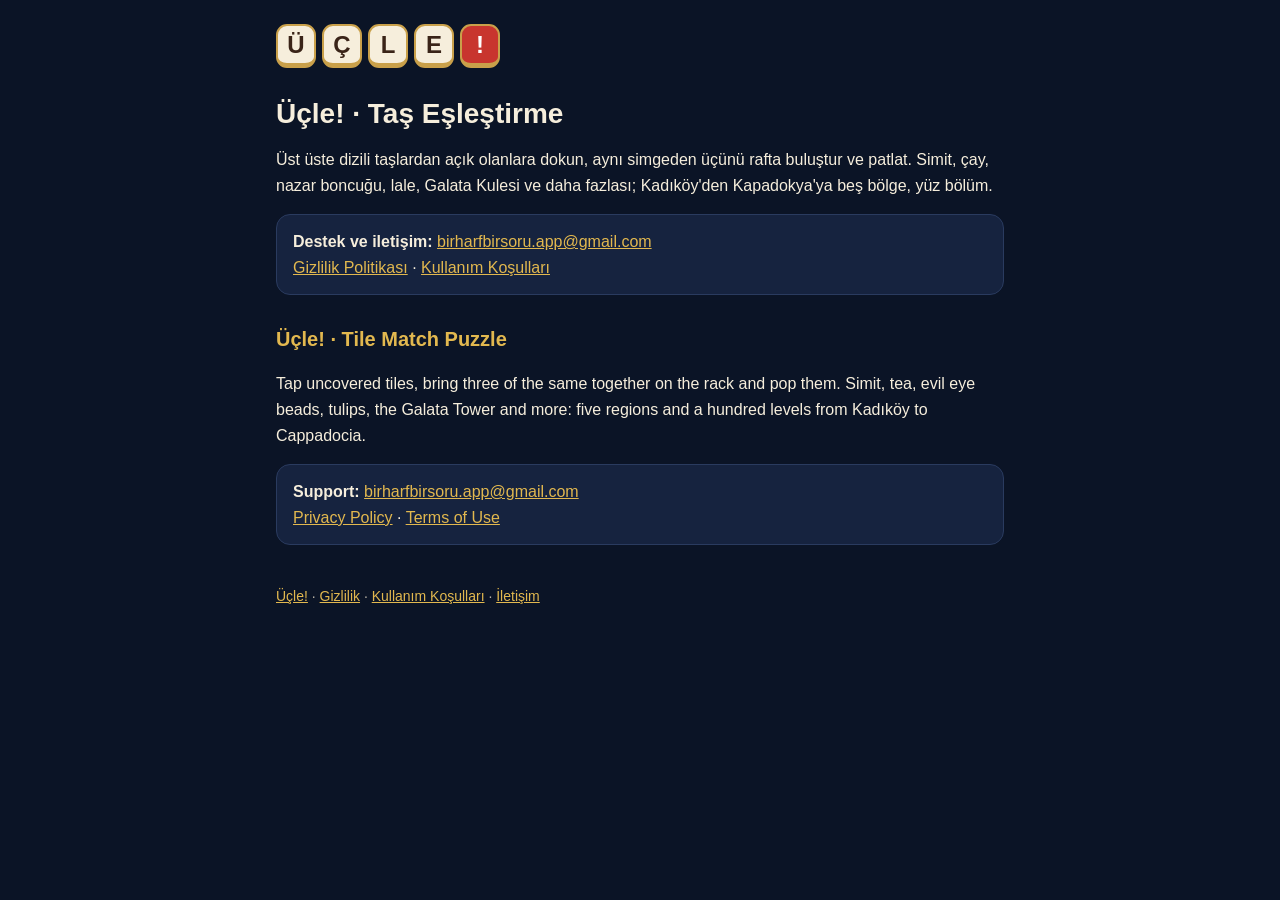
==== ucle/index.html @ 863516cf "Üçle! sayfaları: tanıtım, gizlilik ve koşullar (Türkçe + İngilizce) Co-Authored-By: Claude Opus 5.5 " ====
<!doctype html><html lang="tr"><head><meta charset="utf-8"><meta name="viewport" content="width=device-width, initial-scale=1">
<title>Üçle! · Taş Eşleştirme</title><meta name="description" content="Üçle! — Türkiye'den simgelerle üçlü taş eşleştirme oyunu."><link rel="stylesheet" href="style.css"></head><body><main>
<header><a href="index.html" aria-label="Üçle! ana sayfa"><span class="t">Ü</span><span class="t">Ç</span><span class="t">L</span><span class="t">E</span><span class="t a">!</span></a></header>
<h1>Üçle! · Taş Eşleştirme</h1>
<p>Üst üste dizili taşlardan açık olanlara dokun, aynı simgeden üçünü rafta buluştur ve patlat. Simit, çay, nazar boncuğu, lale, Galata Kulesi ve daha fazlası; Kadıköy'den Kapadokya'ya beş bölge, yüz bölüm.</p>
<div class="card">
<b>Destek ve iletişim:</b> <a href="mailto:birharfbirsoru.app@gmail.com">birharfbirsoru.app@gmail.com</a><br>
<a href="gizlilik.html">Gizlilik Politikası</a> · <a href="kosullar.html">Kullanım Koşulları</a>
</div>
<h2 lang="en">Üçle! · Tile Match Puzzle</h2>
<p lang="en">Tap uncovered tiles, bring three of the same together on the rack and pop them. Simit, tea, evil eye beads, tulips, the Galata Tower and more: five regions and a hundred levels from Kadıköy to Cappadocia.</p>
<div class="card" lang="en"><b>Support:</b> <a href="mailto:birharfbirsoru.app@gmail.com">birharfbirsoru.app@gmail.com</a><br><a href="privacy.html">Privacy Policy</a> · <a href="terms.html">Terms of Use</a></div>
<footer><a href="index.html">Üçle!</a> · <a href="gizlilik.html">Gizlilik</a> · <a href="kosullar.html">Kullanım Koşulları</a> · <a href="mailto:birharfbirsoru.app@gmail.com">İletişim</a></footer>
</main></body></html>
---- ucle/style.css ----
:root{--bg:#0B1426;--card:#16233F;--ink:#F6EEDC;--muted:#B9B3A6;--gold:#E2B84F;--line:#2A3B5F}
*{box-sizing:border-box}body{margin:0;background:var(--bg);color:var(--ink);font:16px/1.6 -apple-system,BlinkMacSystemFont,"Segoe UI",Roboto,sans-serif}
main{max-width:760px;margin:0 auto;padding:24px 16px 64px}
header a{display:inline-flex;gap:6px;text-decoration:none}
.t{display:inline-grid;place-items:center;width:40px;height:44px;border-radius:11px;background:#F6EEDC;color:#3A2418;font-weight:800;font-size:24px;border:2px solid #C9A04A;border-bottom-width:5px}
.t.a{background:#C8352E;color:#fff}
h1{font-size:28px;line-height:1.25;margin:28px 0 6px}h2{font-size:20px;margin:28px 0 8px;color:var(--gold)}
.meta{color:var(--muted);font-size:14px;margin:0 0 16px}
.card{background:var(--card);border:1px solid var(--line);border-radius:14px;padding:14px 16px;margin:16px 0}
a{color:var(--gold)}table{width:100%;border-collapse:collapse;font-size:15px}
th,td{text-align:left;vertical-align:top;padding:8px;border-bottom:1px solid var(--line)}th{color:var(--muted);font-weight:600}
.wrap{overflow-x:auto}footer{margin-top:40px;color:var(--muted);font-size:14px}
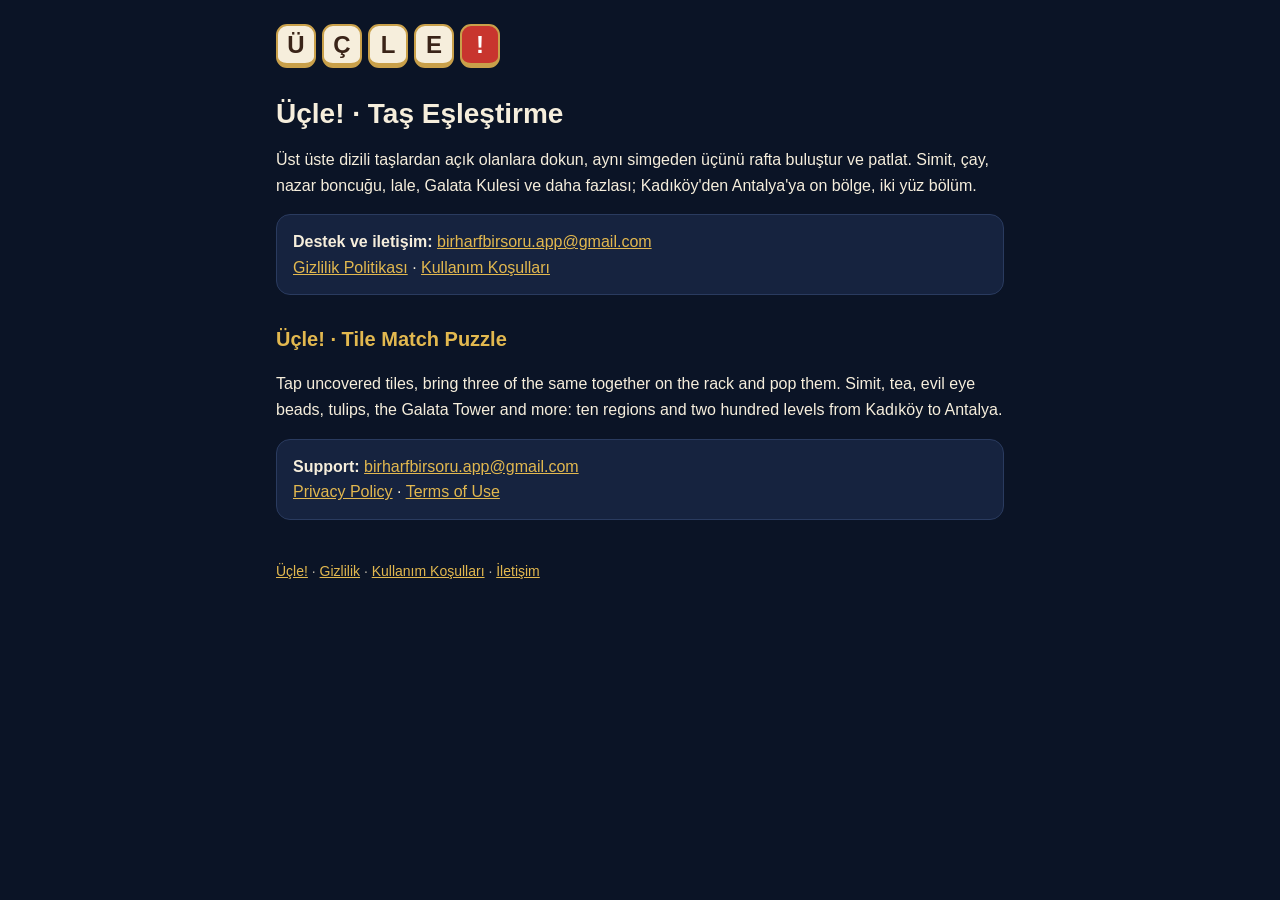
==== commit 01e55900: "Üçle!: 200 bölüm, 10 bölge Co-Authored-By: Claude Opus 5.5 <noreply@anthropic.com>" ====
--- a/ucle/index.html
+++ b/ucle/index.html
@@ -2,13 +2,13 @@
 <title>Üçle! · Taş Eşleştirme</title><meta name="description" content="Üçle! — Türkiye'den simgelerle üçlü taş eşleştirme oyunu."><link rel="stylesheet" href="style.css"></head><body><main>
 <header><a href="index.html" aria-label="Üçle! ana sayfa"><span class="t">Ü</span><span class="t">Ç</span><span class="t">L</span><span class="t">E</span><span class="t a">!</span></a></header>
 <h1>Üçle! · Taş Eşleştirme</h1>
-<p>Üst üste dizili taşlardan açık olanlara dokun, aynı simgeden üçünü rafta buluştur ve patlat. Simit, çay, nazar boncuğu, lale, Galata Kulesi ve daha fazlası; Kadıköy'den Kapadokya'ya beş bölge, yüz bölüm.</p>
+<p>Üst üste dizili taşlardan açık olanlara dokun, aynı simgeden üçünü rafta buluştur ve patlat. Simit, çay, nazar boncuğu, lale, Galata Kulesi ve daha fazlası; Kadıköy'den Antalya'ya on bölge, iki yüz bölüm.</p>
 <div class="card">
 <b>Destek ve iletişim:</b> <a href="mailto:birharfbirsoru.app@gmail.com">birharfbirsoru.app@gmail.com</a><br>
 <a href="gizlilik.html">Gizlilik Politikası</a> · <a href="kosullar.html">Kullanım Koşulları</a>
 </div>
 <h2 lang="en">Üçle! · Tile Match Puzzle</h2>
-<p lang="en">Tap uncovered tiles, bring three of the same together on the rack and pop them. Simit, tea, evil eye beads, tulips, the Galata Tower and more: five regions and a hundred levels from Kadıköy to Cappadocia.</p>
+<p lang="en">Tap uncovered tiles, bring three of the same together on the rack and pop them. Simit, tea, evil eye beads, tulips, the Galata Tower and more: ten regions and two hundred levels from Kadıköy to Antalya.</p>
 <div class="card" lang="en"><b>Support:</b> <a href="mailto:birharfbirsoru.app@gmail.com">birharfbirsoru.app@gmail.com</a><br><a href="privacy.html">Privacy Policy</a> · <a href="terms.html">Terms of Use</a></div>
 <footer><a href="index.html">Üçle!</a> · <a href="gizlilik.html">Gizlilik</a> · <a href="kosullar.html">Kullanım Koşulları</a> · <a href="mailto:birharfbirsoru.app@gmail.com">İletişim</a></footer>
 </main></body></html>
